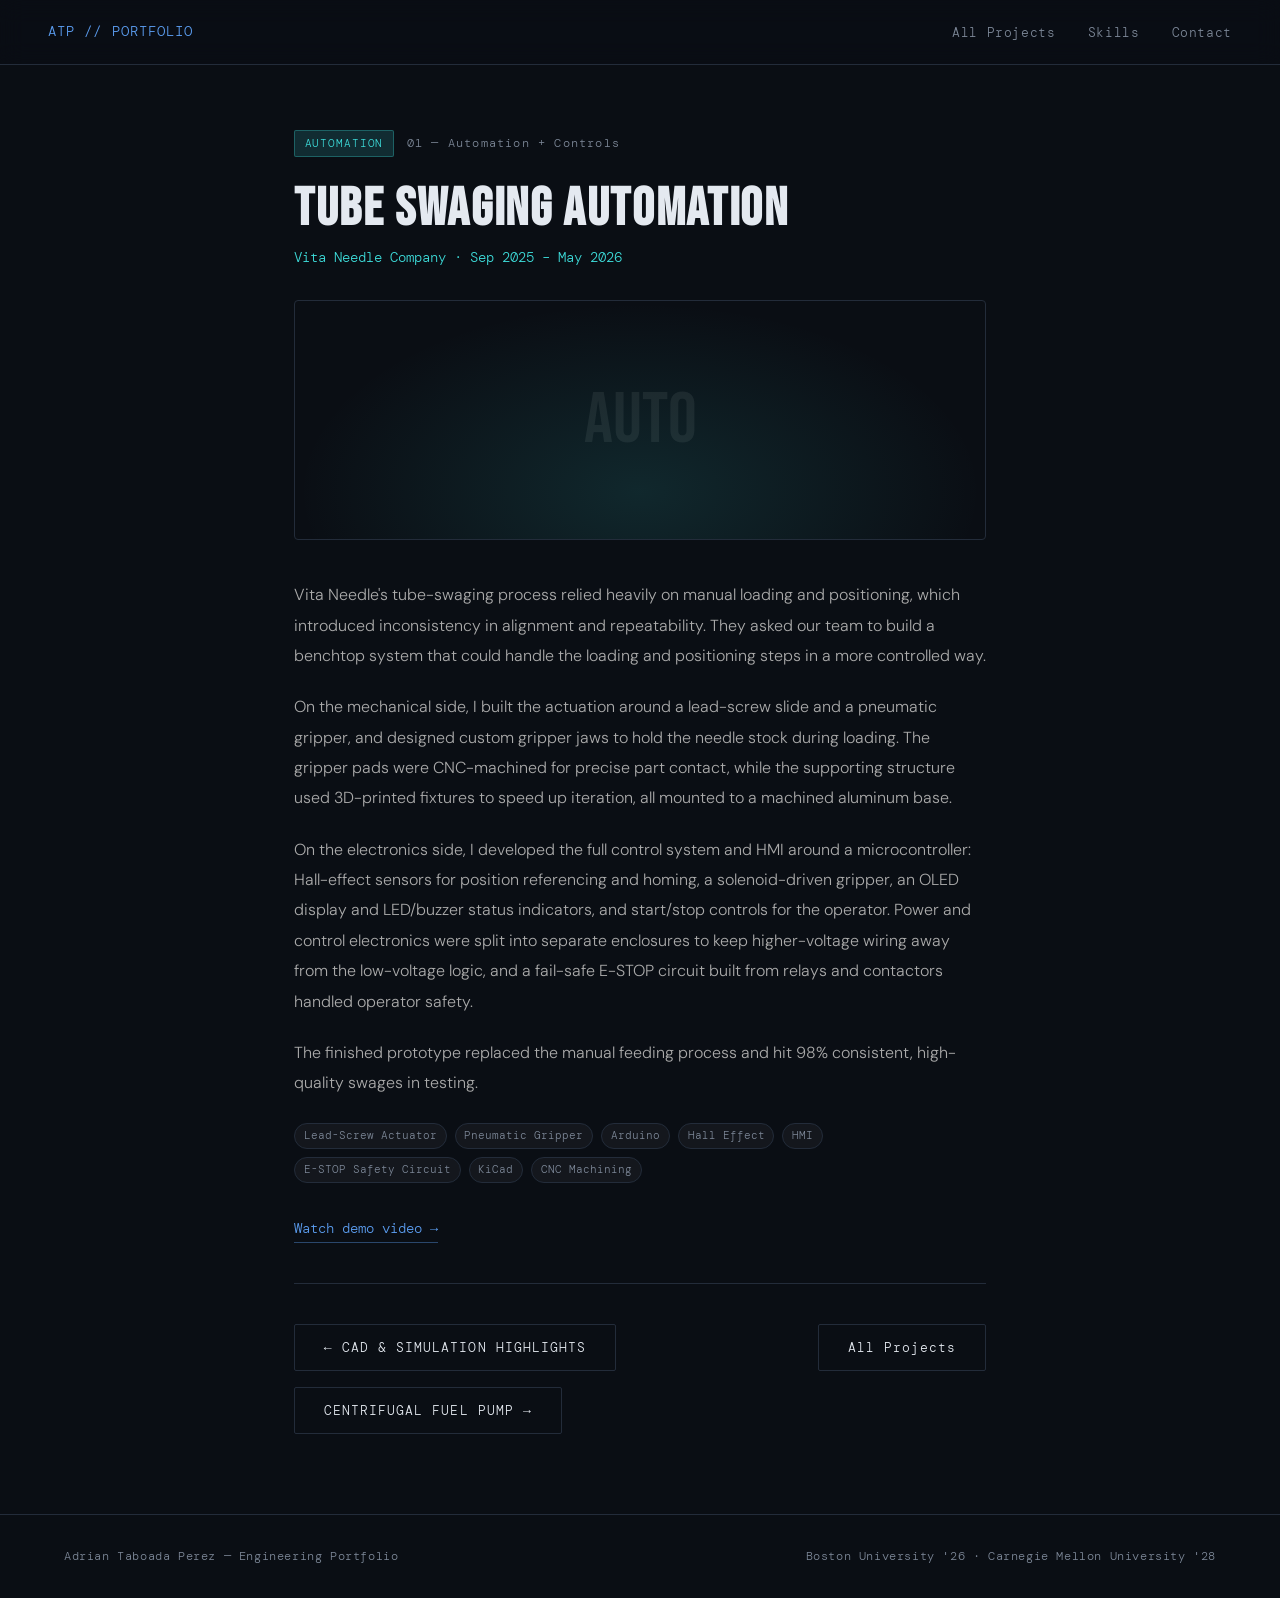
==== project.html @ 26fe1b97 "Add files via upload" ====
<!DOCTYPE html>
<html lang="en">
<head>
  <meta charset="UTF-8" />
  <meta name="viewport" content="width=device-width, initial-scale=1.0"/>
  <title id="pageTitle">Project — Adrian Taboada Perez</title>
  <link href="https://fonts.googleapis.com/css2?family=Bebas+Neue&family=DM+Sans:ital,wght@0,300;0,400;0,500;1,300&family=DM+Mono:wght@400;500&display=swap" rel="stylesheet"/>
  <link rel="stylesheet" href="style.css"/>
</head>
<body>
<!-- NAV -->
<nav>
  <a class="nav-logo" href="index.html">ATP // PORTFOLIO</a>
  <ul class="nav-links">
    <li><a href="index.html#projects">All Projects</a></li>
    <li><a href="index.html#skills">Skills</a></li>
    <li><a href="index.html#contact">Contact</a></li>
  </ul>
</nav>

<main class="project-page" id="pageContent">
  <div class="pp-top">
    <span class="pp-tag" id="ppTag"></span>
    <span class="pp-index" id="ppIndex"></span>
  </div>
  <h1 class="pp-title" id="ppTitle"></h1>
  <div class="pp-org" id="ppOrg"></div>
  <div class="pp-visual" id="ppVisual">
    <div class="project-visual-bg" id="ppVisualBg"></div>
    <span id="ppVisualLabel"></span>
  </div>
  <div class="pp-body" id="ppBody"></div>
  <div class="pp-pills" id="ppPills"></div>
  <div id="ppLinkWrap"></div>
  <div class="pp-nav">
    <a class="btn btn-outline" id="ppPrev">← Previous</a>
    <a class="btn btn-outline" href="index.html#projects">All Projects</a>
    <a class="btn btn-outline" id="ppNext">Next →</a>
  </div>
</main>

<!-- FOOTER -->
<footer>
  <span>Adrian Taboada Perez &mdash; Engineering Portfolio</span>
  <span>Boston University '26 · Carnegie Mellon University '28</span>
</footer>

<script src="projects-data.js"></script>
<script>
  const ids = Object.keys(PROJECTS).map(Number).sort((a,b) => a - b);
  const params = new URLSearchParams(window.location.search);
  let id = parseInt(params.get('id'), 10);
  if (!PROJECTS[id]) id = ids[0];
  const p = PROJECTS[id];

  document.getElementById('pageTitle').textContent = p.title + " — Adrian Taboada Perez";

  const tagEl = document.getElementById('ppTag');
  tagEl.textContent = p.tagLabel;
  tagEl.className = 'pp-tag ' + p.tagClass;

  document.getElementById('ppIndex').textContent = p.num + " — " + p.category;
  document.getElementById('ppTitle').textContent = p.title;
  document.getElementById('ppOrg').textContent = p.org;

  document.getElementById('ppVisualBg').className = 'project-visual-bg ' + p.visualClass;
  document.getElementById('ppVisualLabel').textContent = p.visualLabel;

  document.getElementById('ppBody').innerHTML = p.body.map(par => `<p>${par}</p>`).join('');
  document.getElementById('ppPills').innerHTML = p.pills.map(pl => `<span class="pill">${pl}</span>`).join('');

  document.getElementById('ppLinkWrap').innerHTML = p.link
    ? `<a class="pp-link" href="${p.link.url}" target="_blank" rel="noopener">${p.link.text} →</a>`
    : '';

  const idx = ids.indexOf(id);
  const prevId = ids[(idx - 1 + ids.length) % ids.length];
  const nextId = ids[(idx + 1) % ids.length];
  const prevEl = document.getElementById('ppPrev');
  const nextEl = document.getElementById('ppNext');
  prevEl.href = `project.html?id=${prevId}`;
  nextEl.href = `project.html?id=${nextId}`;
  prevEl.textContent = `← ${PROJECTS[prevId].title}`;
  nextEl.textContent = `${PROJECTS[nextId].title} →`;
</script>
</body>
</html>
---- style.css ----
*, *::before, *::after { box-sizing: border-box; margin: 0; padding: 0; }
:root {
  --bg: #0a0e14;
  --surface: #0f141c;
  --card: #131924;
  --border: #232c3a;
  --accent: #5b9df0;
  --accent2: #3ddbd9;
  --text: #e4e9f0;
  --muted: #7c8797;
  --font-display: 'Bebas Neue', sans-serif;
  --font-body: 'DM Sans', sans-serif;
  --font-mono: 'DM Mono', monospace;
}
html { scroll-behavior: smooth; }
body {
  background: var(--bg);
  color: var(--text);
  font-family: var(--font-body);
  font-weight: 300;
  line-height: 1.6;
  overflow-x: hidden;
}
/* ─── NAV ─────────────────────────────────────────── */
nav {
  position: fixed; top: 0; left: 0; right: 0; z-index: 100;
  display: flex; align-items: center; justify-content: space-between;
  padding: 1.2rem 3rem;
  background: rgba(10,14,20,0.85);
  backdrop-filter: blur(12px);
  border-bottom: 1px solid var(--border);
}
.nav-logo {
  font-family: var(--font-mono);
  font-size: 0.85rem;
  color: var(--accent);
  letter-spacing: 0.08em;
  text-decoration: none;
}
.nav-links { display: flex; gap: 2rem; list-style: none; }
.nav-links a {
  font-family: var(--font-mono);
  font-size: 0.8rem;
  color: var(--muted);
  text-decoration: none;
  letter-spacing: 0.05em;
  transition: color 0.2s;
}
.nav-links a:hover { color: var(--text); }
/* ─── HERO ────────────────────────────────────────── */
.hero {
  min-height: 92vh;
  display: flex;
  align-items: center;
  padding: 110px 4rem 5rem;
  position: relative;
  overflow: hidden;
}
.hero-grid-overlay {
  position: absolute; inset: 0;
  background-image:
    linear-gradient(rgba(91,157,240,0.05) 1px, transparent 1px),
    linear-gradient(90deg, rgba(91,157,240,0.05) 1px, transparent 1px);
  background-size: 60px 60px;
  pointer-events: none;
}
.hero-content {
  max-width: 760px;
  position: relative;
}
.hero-eyebrow {
  font-family: var(--font-mono);
  font-size: 0.78rem;
  color: var(--accent);
  letter-spacing: 0.2em;
  text-transform: uppercase;
  margin-bottom: 1.5rem;
  display: flex;
  align-items: center;
  gap: 0.8rem;
}
.hero-eyebrow::before {
  content: '';
  display: inline-block;
  width: 2rem;
  height: 1px;
  background: var(--accent);
}
.hero-name {
  font-family: var(--font-display);
  font-size: clamp(3.4rem, 7.5vw, 6.4rem);
  line-height: 0.92;
  letter-spacing: 0.02em;
  color: var(--text);
  margin-bottom: 0.5rem;
}
.hero-name .accent { color: var(--accent); }
.hero-title {
  font-family: var(--font-display);
  font-size: clamp(1.1rem, 2.2vw, 1.6rem);
  color: var(--muted);
  letter-spacing: 0.15em;
  margin-bottom: 2.2rem;
}
.hero-bio {
  font-size: 1rem;
  color: #aaa;
  max-width: 620px;
  line-height: 1.85;
  margin-bottom: 2.5rem;
}
.hero-bio strong { color: var(--text); font-weight: 500; }
.hero-cta {
  display: flex;
  gap: 1rem;
  flex-wrap: wrap;
  margin-bottom: 2.8rem;
}
.btn {
  display: inline-flex;
  align-items: center;
  gap: 0.5rem;
  padding: 0.75rem 1.8rem;
  font-family: var(--font-mono);
  font-size: 0.82rem;
  letter-spacing: 0.08em;
  text-decoration: none;
  border-radius: 2px;
  transition: all 0.2s;
  cursor: pointer;
  border: none;
}
.btn-primary {
  background: var(--accent);
  color: #0a0e14;
  font-weight: 500;
}
.btn-primary:hover { background: #82b8f5; transform: translateY(-2px); }
.btn-outline {
  background: transparent;
  color: var(--text);
  border: 1px solid var(--border);
}
.btn-outline:hover { border-color: var(--text); transform: translateY(-2px); }
/* ─── SECTION SHARED ──────────────────────────────── */
section { padding: 6rem 4rem; }
.section-header {
  display: flex;
  align-items: baseline;
  gap: 1.5rem;
  margin-bottom: 3.5rem;
}
.section-number {
  font-family: var(--font-mono);
  font-size: 0.78rem;
  color: var(--accent);
  letter-spacing: 0.15em;
}
.section-title {
  font-family: var(--font-display);
  font-size: clamp(2.5rem, 5vw, 4rem);
  letter-spacing: 0.04em;
  line-height: 1;
}
.section-line {
  flex: 1;
  height: 1px;
  background: var(--border);
  margin-left: 1rem;
}
/* ─── SKILLS ──────────────────────────────────────── */
.skills-section { background: var(--surface); }
.skills-grid {
  display: grid;
  grid-template-columns: repeat(auto-fit, minmax(200px, 1fr));
  gap: 1px;
  background: var(--border);
  border: 1px solid var(--border);
}
.skill-item {
  background: var(--card);
  padding: 1.5rem 1.8rem;
  transition: background 0.2s;
}
.skill-item:hover { background: #1a212c; }
.skill-category {
  font-family: var(--font-mono);
  font-size: 0.7rem;
  color: var(--accent);
  letter-spacing: 0.15em;
  text-transform: uppercase;
  margin-bottom: 0.6rem;
}
.skill-tags { display: flex; flex-wrap: wrap; gap: 0.4rem; }
.skill-tag {
  font-size: 0.82rem;
  color: var(--muted);
  background: rgba(255,255,255,0.04);
  padding: 0.25rem 0.6rem;
  border-radius: 2px;
  border: 1px solid var(--border);
}
/* ─── PROJECTS GRID (uniform cards) ──────────────────── */
.projects-grid {
  display: grid;
  grid-template-columns: repeat(2, 1fr);
  gap: 1.25rem;
}
@media (min-width: 640px) {
  .projects-grid { grid-template-columns: repeat(3, 1fr); }
}
@media (min-width: 1080px) {
  .projects-grid { grid-template-columns: repeat(4, 1fr); }
}
.project-card {
  background: var(--card);
  border: 1px solid var(--border);
  border-radius: 4px;
  overflow: hidden;
  position: relative;
  display: flex;
  flex-direction: column;
  aspect-ratio: 1 / 1.15;
  text-decoration: none;
  color: inherit;
  cursor: pointer;
  transition: transform 0.3s, border-color 0.3s;
  animation: fadeUp 0.5s ease both;
}
.project-card:hover {
  transform: translateY(-4px);
  border-color: #3a4a5c;
}
.project-num {
  position: absolute;
  top: 0.9rem; left: 1rem;
  font-family: var(--font-mono);
  font-size: 0.68rem;
  color: rgba(255,255,255,0.4);
  letter-spacing: 0.1em;
  z-index: 2;
}
.project-tag {
  position: absolute;
  top: 0.9rem; right: 1rem;
  font-family: var(--font-mono);
  font-size: 0.6rem;
  letter-spacing: 0.08em;
  padding: 0.2rem 0.5rem;
  border-radius: 2px;
  text-transform: uppercase;
  z-index: 2;
}
.tag-burpg { background: rgba(91,157,240,0.15); color: var(--accent); border: 1px solid rgba(91,157,240,0.3); }
.tag-industry { background: rgba(61,219,217,0.15); color: var(--accent2); border: 1px solid rgba(61,219,217,0.3); }
.tag-embedded { background: rgba(110,180,230,0.15); color: #8ec4ee; border: 1px solid rgba(110,180,230,0.3); }
.tag-cfd { background: rgba(80,200,225,0.15); color: #6fd0e8; border: 1px solid rgba(80,200,225,0.3); }
.tag-mech { background: rgba(140,130,240,0.15); color: #a9a0f2; border: 1px solid rgba(140,130,240,0.3); }
.tag-dynamics { background: rgba(120,145,255,0.15); color: #9bb0ff; border: 1px solid rgba(120,145,255,0.3); }
.project-visual {
  flex: 0 0 42%;
  display: flex;
  align-items: center;
  justify-content: center;
  font-family: var(--font-display);
  font-size: 2.6rem;
  color: rgba(255,255,255,0.07);
  letter-spacing: 0.1em;
  border-bottom: 1px solid var(--border);
  position: relative;
  overflow: hidden;
}
.project-visual-bg {
  position: absolute; inset: 0;
  opacity: 0.5;
}
.project-body {
  flex: 1;
  padding: 1.1rem 1.2rem 1.2rem;
  display: flex;
  flex-direction: column;
  min-height: 0;
}
.project-title {
  font-family: var(--font-display);
  font-size: 1.15rem;
  letter-spacing: 0.03em;
  line-height: 1.12;
  margin-bottom: 0.3rem;
}
.project-org {
  font-family: var(--font-mono);
  font-size: 0.65rem;
  color: var(--accent2);
  letter-spacing: 0.03em;
  margin-bottom: 0.55rem;
}
.project-teaser {
  font-size: 0.8rem;
  color: #999;
  line-height: 1.5;
  display: -webkit-box;
  -webkit-line-clamp: 3;
  -webkit-box-orient: vertical;
  overflow: hidden;
  margin-bottom: auto;
}
.project-hint {
  display: inline-flex;
  align-items: center;
  gap: 0.35rem;
  margin-top: 0.8rem;
  font-family: var(--font-mono);
  font-size: 0.68rem;
  color: var(--accent);
  letter-spacing: 0.04em;
  transition: gap 0.2s;
}
.project-card:hover .project-hint { gap: 0.6rem; }
.pill {
  font-family: var(--font-mono);
  font-size: 0.7rem;
  color: var(--muted);
  background: rgba(255,255,255,0.04);
  border: 1px solid var(--border);
  padding: 0.2rem 0.55rem;
  border-radius: 20px;
}
/* visual gradients per project */
.v-swage { background: radial-gradient(ellipse at 50% 80%, rgba(61,219,217,0.25) 0%, transparent 70%); }
.v-rocket { background: radial-gradient(ellipse at 50% 80%, rgba(91,157,240,0.28) 0%, transparent 70%); }
.v-nozzle { background: radial-gradient(ellipse at 50% 80%, rgba(120,145,255,0.3) 0%, transparent 70%); }
.v-blood { background: radial-gradient(ellipse at 50% 80%, rgba(140,130,240,0.25) 0%, transparent 70%); }
.v-draw { background: radial-gradient(ellipse at 50% 80%, rgba(80,200,225,0.25) 0%, transparent 70%); }
.v-calib { background: radial-gradient(ellipse at 50% 80%, rgba(150,170,255,0.25) 0%, transparent 70%); }
.v-cad { background: radial-gradient(ellipse at 50% 80%, rgba(50,200,240,0.25) 0%, transparent 70%); }
/* ─── PROJECT DETAIL PAGE ─────────────────────────────── */
.project-page {
  padding: 130px 4rem 5rem;
  max-width: 820px;
  margin: 0 auto;
}
.pp-top {
  display: flex;
  align-items: center;
  gap: 0.8rem;
  margin-bottom: 1.4rem;
}
.pp-tag {
  font-family: var(--font-mono);
  font-size: 0.68rem;
  letter-spacing: 0.08em;
  padding: 0.25rem 0.6rem;
  border-radius: 2px;
  text-transform: uppercase;
}
.pp-index {
  font-family: var(--font-mono);
  font-size: 0.75rem;
  color: var(--muted);
  letter-spacing: 0.1em;
}
.pp-title {
  font-family: var(--font-display);
  font-size: clamp(2.2rem, 5vw, 3.4rem);
  letter-spacing: 0.03em;
  line-height: 1.05;
  margin-bottom: 0.6rem;
}
.pp-org {
  font-family: var(--font-mono);
  font-size: 0.85rem;
  color: var(--accent2);
  margin-bottom: 2rem;
}
.pp-visual {
  height: 240px;
  border-radius: 4px;
  overflow: hidden;
  position: relative;
  border: 1px solid var(--border);
  display: flex;
  align-items: center;
  justify-content: center;
  font-family: var(--font-display);
  font-size: 4.5rem;
  color: rgba(255,255,255,0.07);
  margin-bottom: 2.5rem;
}
.pp-body p {
  font-size: 1rem;
  color: #aaa;
  line-height: 1.9;
  margin-bottom: 1.3rem;
}
.pp-pills {
  display: flex;
  flex-wrap: wrap;
  gap: 0.5rem;
  margin: 1.5rem 0 2rem;
}
.pp-link {
  display: inline-flex;
  align-items: center;
  gap: 0.5rem;
  font-family: var(--font-mono);
  font-size: 0.85rem;
  color: var(--accent);
  text-decoration: none;
  border-bottom: 1px solid rgba(91,157,240,0.4);
  padding-bottom: 2px;
  margin-bottom: 2.5rem;
}
.pp-link:hover { border-color: var(--accent); }
.pp-nav {
  display: flex;
  justify-content: space-between;
  align-items: center;
  gap: 1rem;
  flex-wrap: wrap;
  padding-top: 2.5rem;
  border-top: 1px solid var(--border);
}
/* ─── CONTACT ─────────────────────────────────────── */
.contact-section {
  text-align: center;
  padding: 6rem 4rem 5rem;
  position: relative;
  overflow: hidden;
}
.contact-section::before {
  content: 'CONNECT';
  position: absolute;
  top: 50%; left: 50%;
  transform: translate(-50%, -50%);
  font-family: var(--font-display);
  font-size: 20vw;
  color: rgba(255,255,255,0.02);
  pointer-events: none;
  white-space: nowrap;
}
.contact-eyebrow {
  font-family: var(--font-mono);
  font-size: 0.78rem;
  color: var(--accent);
  letter-spacing: 0.2em;
  text-transform: uppercase;
  margin-bottom: 1rem;
}
.contact-heading {
  font-family: var(--font-display);
  font-size: clamp(2.5rem, 6vw, 5rem);
  margin-bottom: 1.5rem;
  letter-spacing: 0.04em;
}
.contact-sub {
  color: var(--muted);
  max-width: 400px;
  margin: 0 auto 2.5rem;
  font-size: 0.95rem;
}
.contact-links {
  display: flex;
  justify-content: center;
  gap: 1.2rem;
  flex-wrap: wrap;
}
/* ─── FOOTER ──────────────────────────────────────── */
footer {
  padding: 2rem 4rem;
  border-top: 1px solid var(--border);
  display: flex;
  justify-content: space-between;
  align-items: center;
}
footer span {
  font-family: var(--font-mono);
  font-size: 0.75rem;
  color: var(--muted);
  letter-spacing: 0.05em;
}
/* ─── ANIMATIONS ──────────────────────────────────── */
@keyframes fadeUp {
  from { opacity: 0; transform: translateY(20px); }
  to   { opacity: 1; transform: translateY(0); }
}
.hero-content > * {
  animation: fadeUp 0.7s ease both;
}
.hero-content > *:nth-child(1) { animation-delay: 0.1s; }
.hero-content > *:nth-child(2) { animation-delay: 0.2s; }
.hero-content > *:nth-child(3) { animation-delay: 0.3s; }
.hero-content > *:nth-child(4) { animation-delay: 0.4s; }
.hero-content > *:nth-child(5) { animation-delay: 0.5s; }
.hero-content > *:nth-child(6) { animation-delay: 0.6s; }
/* ─── RESPONSIVE ──────────────────────────────────── */
@media (max-width: 900px) {
  nav { padding: 1rem 1.5rem; }
  .nav-links { display: none; }
  .hero { padding: 100px 1.5rem 3rem; }
  section { padding: 4rem 1.5rem; }
  .project-page { padding: 100px 1.5rem 3rem; }
  footer { flex-direction: column; gap: 0.5rem; text-align: center; }
}
@media (max-width: 480px) {
  .projects-grid { grid-template-columns: 1fr; }
  .project-card { aspect-ratio: auto; }
}
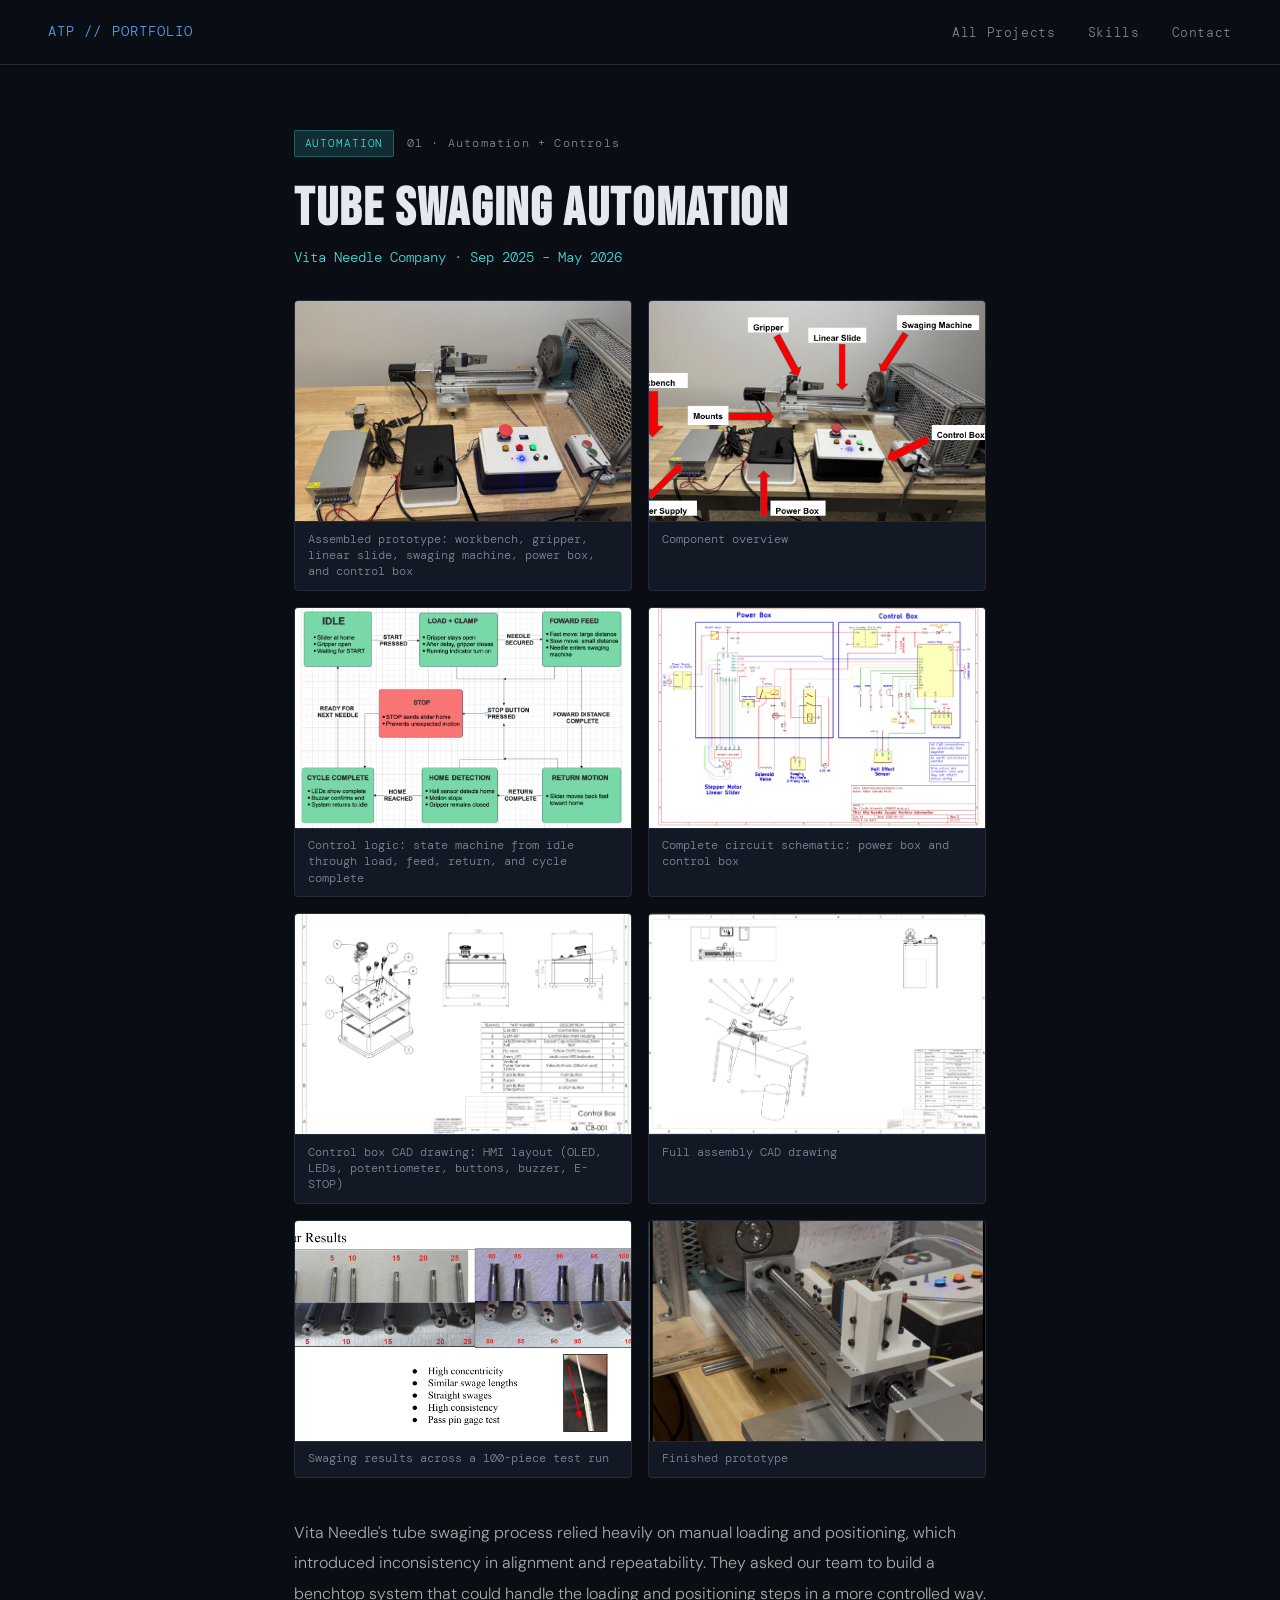
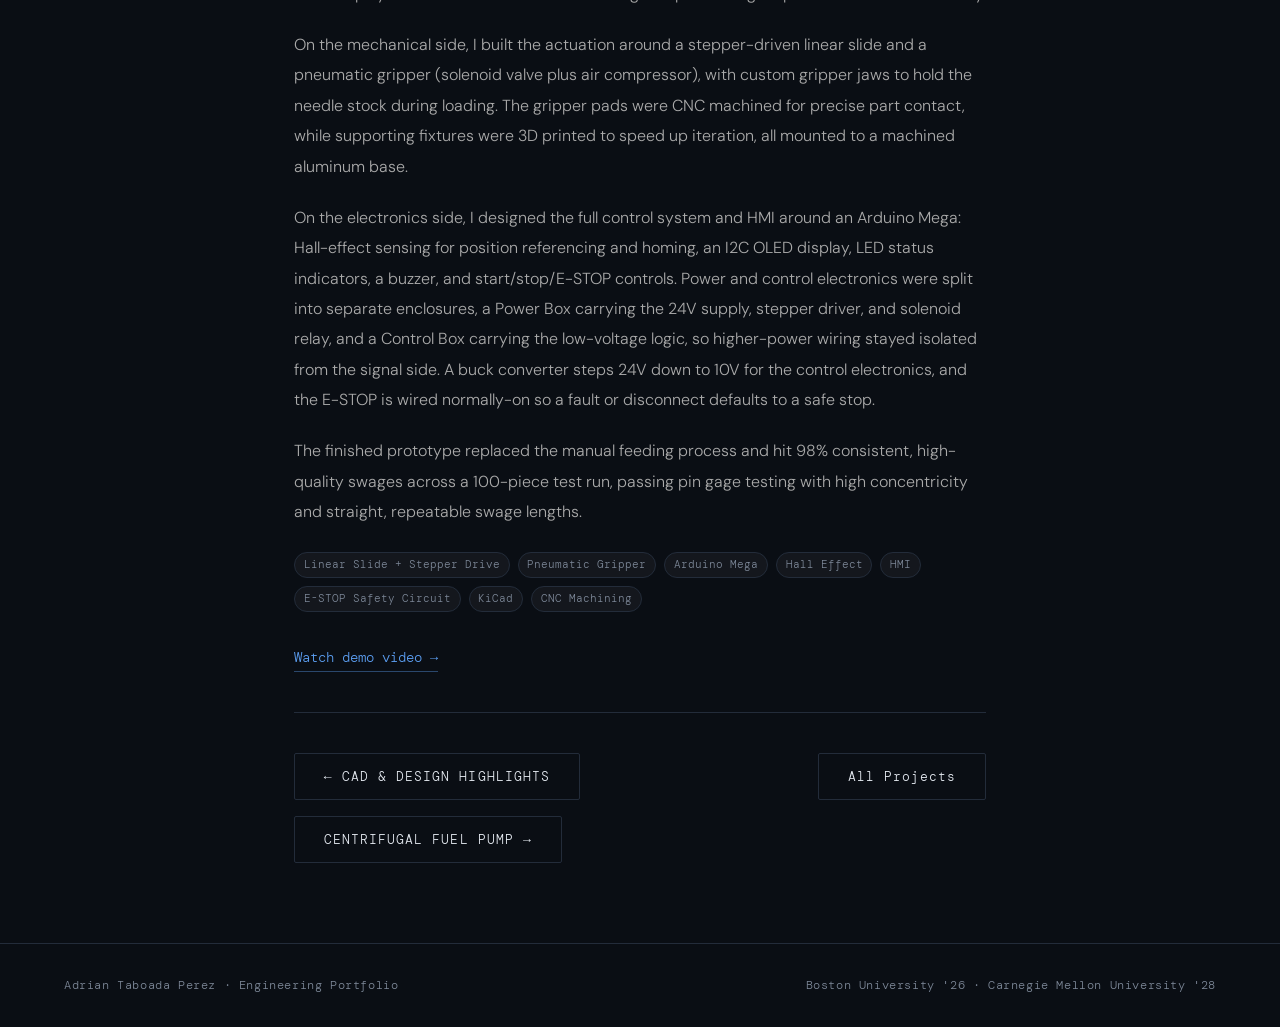
==== commit 54da2c4e: "Add files via upload" ====
--- a/project.html
+++ b/project.html
@@ -3,7 +3,7 @@
 <head>
   <meta charset="UTF-8" />
   <meta name="viewport" content="width=device-width, initial-scale=1.0"/>
-  <title id="pageTitle">Project — Adrian Taboada Perez</title>
+  <title id="pageTitle">Project · Adrian Taboada Perez</title>
   <link href="https://fonts.googleapis.com/css2?family=Bebas+Neue&family=DM+Sans:ital,wght@0,300;0,400;0,500;1,300&family=DM+Mono:wght@400;500&display=swap" rel="stylesheet"/>
   <link rel="stylesheet" href="style.css"/>
 </head>
@@ -25,10 +25,7 @@
   </div>
   <h1 class="pp-title" id="ppTitle"></h1>
   <div class="pp-org" id="ppOrg"></div>
-  <div class="pp-visual" id="ppVisual">
-    <div class="project-visual-bg" id="ppVisualBg"></div>
-    <span id="ppVisualLabel"></span>
-  </div>
+  <div class="pp-gallery" id="ppGallery"></div>
   <div class="pp-body" id="ppBody"></div>
   <div class="pp-pills" id="ppPills"></div>
   <div id="ppLinkWrap"></div>
@@ -41,7 +38,7 @@
 
 <!-- FOOTER -->
 <footer>
-  <span>Adrian Taboada Perez &mdash; Engineering Portfolio</span>
+  <span>Adrian Taboada Perez · Engineering Portfolio</span>
   <span>Boston University '26 · Carnegie Mellon University '28</span>
 </footer>
 
@@ -53,18 +50,19 @@
   if (!PROJECTS[id]) id = ids[0];
   const p = PROJECTS[id];
 
-  document.getElementById('pageTitle').textContent = p.title + " — Adrian Taboada Perez";
+  document.getElementById('pageTitle').textContent = p.title + " · Adrian Taboada Perez";
 
   const tagEl = document.getElementById('ppTag');
   tagEl.textContent = p.tagLabel;
   tagEl.className = 'pp-tag ' + p.tagClass;
 
-  document.getElementById('ppIndex').textContent = p.num + " — " + p.category;
+  document.getElementById('ppIndex').textContent = p.num + " · " + p.category;
   document.getElementById('ppTitle').textContent = p.title;
   document.getElementById('ppOrg').textContent = p.org;
 
-  document.getElementById('ppVisualBg').className = 'project-visual-bg ' + p.visualClass;
-  document.getElementById('ppVisualLabel').textContent = p.visualLabel;
+  document.getElementById('ppGallery').innerHTML = (p.images || []).map(img =>
+    `<figure><a href="${img.src}" target="_blank" rel="noopener"><img src="${img.src}" alt="${img.caption}" loading="lazy"></a><figcaption class="pp-caption">${img.caption}</figcaption></figure>`
+  ).join('');
 
   document.getElementById('ppBody').innerHTML = p.body.map(par => `<p>${par}</p>`).join('');
   document.getElementById('ppPills').innerHTML = p.pills.map(pl => `<span class="pill">${pl}</span>`).join('');
--- a/style.css
+++ b/style.css
@@ -203,14 +203,14 @@
 /* ─── PROJECTS GRID (uniform cards) ──────────────────── */
 .projects-grid {
   display: grid;
-  grid-template-columns: repeat(2, 1fr);
-  gap: 1.25rem;
-}
-@media (min-width: 640px) {
+  grid-template-columns: repeat(1, 1fr);
+  gap: 1.75rem;
+}
+@media (min-width: 700px) {
+  .projects-grid { grid-template-columns: repeat(2, 1fr); }
+}
+@media (min-width: 1000px) {
   .projects-grid { grid-template-columns: repeat(3, 1fr); }
-}
-@media (min-width: 1080px) {
-  .projects-grid { grid-template-columns: repeat(4, 1fr); }
 }
 .project-card {
   background: var(--card);
@@ -220,7 +220,7 @@
   position: relative;
   display: flex;
   flex-direction: column;
-  aspect-ratio: 1 / 1.15;
+  aspect-ratio: 1 / 1.05;
   text-decoration: none;
   color: inherit;
   cursor: pointer;
@@ -233,20 +233,20 @@
 }
 .project-num {
   position: absolute;
-  top: 0.9rem; left: 1rem;
-  font-family: var(--font-mono);
-  font-size: 0.68rem;
+  top: 1rem; left: 1.1rem;
+  font-family: var(--font-mono);
+  font-size: 0.75rem;
   color: rgba(255,255,255,0.4);
   letter-spacing: 0.1em;
   z-index: 2;
 }
 .project-tag {
   position: absolute;
-  top: 0.9rem; right: 1rem;
-  font-family: var(--font-mono);
-  font-size: 0.6rem;
+  top: 1rem; right: 1.1rem;
+  font-family: var(--font-mono);
+  font-size: 0.65rem;
   letter-spacing: 0.08em;
-  padding: 0.2rem 0.5rem;
+  padding: 0.25rem 0.6rem;
   border-radius: 2px;
   text-transform: uppercase;
   z-index: 2;
@@ -257,50 +257,50 @@
 .tag-cfd { background: rgba(80,200,225,0.15); color: #6fd0e8; border: 1px solid rgba(80,200,225,0.3); }
 .tag-mech { background: rgba(140,130,240,0.15); color: #a9a0f2; border: 1px solid rgba(140,130,240,0.3); }
 .tag-dynamics { background: rgba(120,145,255,0.15); color: #9bb0ff; border: 1px solid rgba(120,145,255,0.3); }
+.tag-audio { background: rgba(224,140,180,0.15); color: #e896be; border: 1px solid rgba(224,140,180,0.3); }
+.tag-cad { background: rgba(150,175,200,0.15); color: #a9c4de; border: 1px solid rgba(150,175,200,0.3); }
 .project-visual {
-  flex: 0 0 42%;
-  display: flex;
-  align-items: center;
-  justify-content: center;
-  font-family: var(--font-display);
-  font-size: 2.6rem;
-  color: rgba(255,255,255,0.07);
-  letter-spacing: 0.1em;
-  border-bottom: 1px solid var(--border);
+  flex: 0 0 40%;
   position: relative;
   overflow: hidden;
-}
-.project-visual-bg {
-  position: absolute; inset: 0;
-  opacity: 0.5;
-}
+  border-bottom: 1px solid var(--border);
+  background: #0d1219;
+}
+.project-visual-img {
+  width: 100%;
+  height: 100%;
+  object-fit: cover;
+  display: block;
+  transition: transform 0.4s ease;
+}
+.project-card:hover .project-visual-img { transform: scale(1.05); }
 .project-body {
   flex: 1;
-  padding: 1.1rem 1.2rem 1.2rem;
+  padding: 1.5rem 1.6rem 1.6rem;
   display: flex;
   flex-direction: column;
   min-height: 0;
 }
 .project-title {
   font-family: var(--font-display);
-  font-size: 1.15rem;
+  font-size: 1.4rem;
   letter-spacing: 0.03em;
   line-height: 1.12;
-  margin-bottom: 0.3rem;
+  margin-bottom: 0.4rem;
 }
 .project-org {
   font-family: var(--font-mono);
-  font-size: 0.65rem;
+  font-size: 0.72rem;
   color: var(--accent2);
   letter-spacing: 0.03em;
-  margin-bottom: 0.55rem;
+  margin-bottom: 0.7rem;
 }
 .project-teaser {
-  font-size: 0.8rem;
+  font-size: 0.9rem;
   color: #999;
-  line-height: 1.5;
+  line-height: 1.55;
   display: -webkit-box;
-  -webkit-line-clamp: 3;
+  -webkit-line-clamp: 4;
   -webkit-box-orient: vertical;
   overflow: hidden;
   margin-bottom: auto;
@@ -309,9 +309,9 @@
   display: inline-flex;
   align-items: center;
   gap: 0.35rem;
-  margin-top: 0.8rem;
-  font-family: var(--font-mono);
-  font-size: 0.68rem;
+  margin-top: 1rem;
+  font-family: var(--font-mono);
+  font-size: 0.75rem;
   color: var(--accent);
   letter-spacing: 0.04em;
   transition: gap 0.2s;
@@ -326,14 +326,6 @@
   padding: 0.2rem 0.55rem;
   border-radius: 20px;
 }
-/* visual gradients per project */
-.v-swage { background: radial-gradient(ellipse at 50% 80%, rgba(61,219,217,0.25) 0%, transparent 70%); }
-.v-rocket { background: radial-gradient(ellipse at 50% 80%, rgba(91,157,240,0.28) 0%, transparent 70%); }
-.v-nozzle { background: radial-gradient(ellipse at 50% 80%, rgba(120,145,255,0.3) 0%, transparent 70%); }
-.v-blood { background: radial-gradient(ellipse at 50% 80%, rgba(140,130,240,0.25) 0%, transparent 70%); }
-.v-draw { background: radial-gradient(ellipse at 50% 80%, rgba(80,200,225,0.25) 0%, transparent 70%); }
-.v-calib { background: radial-gradient(ellipse at 50% 80%, rgba(150,170,255,0.25) 0%, transparent 70%); }
-.v-cad { background: radial-gradient(ellipse at 50% 80%, rgba(50,200,240,0.25) 0%, transparent 70%); }
 /* ─── PROJECT DETAIL PAGE ─────────────────────────────── */
 .project-page {
   padding: 130px 4rem 5rem;
@@ -373,19 +365,35 @@
   color: var(--accent2);
   margin-bottom: 2rem;
 }
-.pp-visual {
-  height: 240px;
+.pp-gallery {
+  display: grid;
+  grid-template-columns: repeat(auto-fit, minmax(260px, 1fr));
+  gap: 1rem;
+  margin-bottom: 2.5rem;
+}
+.pp-gallery figure {
+  background: var(--card);
+  border: 1px solid var(--border);
   border-radius: 4px;
   overflow: hidden;
-  position: relative;
-  border: 1px solid var(--border);
-  display: flex;
-  align-items: center;
-  justify-content: center;
-  font-family: var(--font-display);
-  font-size: 4.5rem;
-  color: rgba(255,255,255,0.07);
-  margin-bottom: 2.5rem;
+}
+.pp-gallery a { display: block; }
+.pp-gallery img {
+  width: 100%;
+  height: 220px;
+  object-fit: cover;
+  display: block;
+  transition: transform 0.35s ease;
+  background: #0d1219;
+}
+.pp-gallery a:hover img { transform: scale(1.04); }
+.pp-caption {
+  font-family: var(--font-mono);
+  font-size: 0.72rem;
+  color: var(--muted);
+  padding: 0.6rem 0.8rem;
+  border-top: 1px solid var(--border);
+  line-height: 1.4;
 }
 .pp-body p {
   font-size: 1rem;
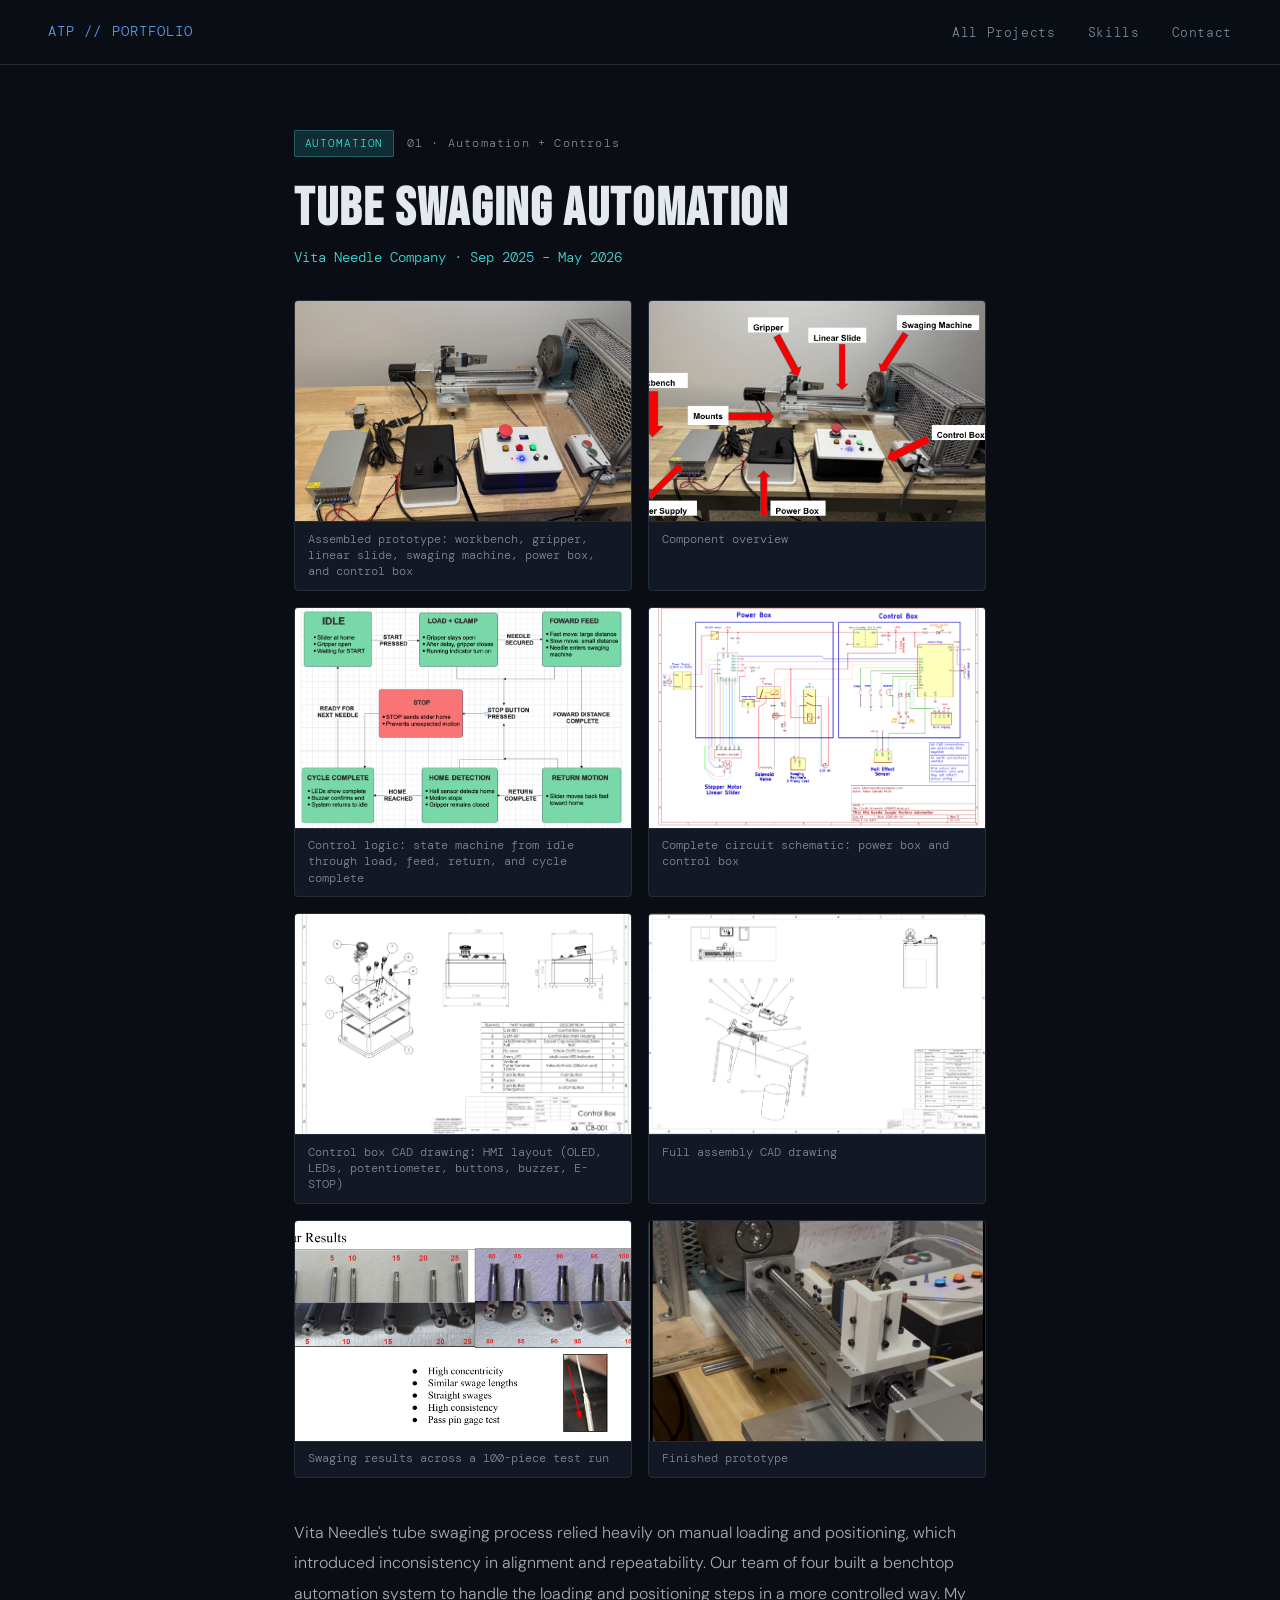
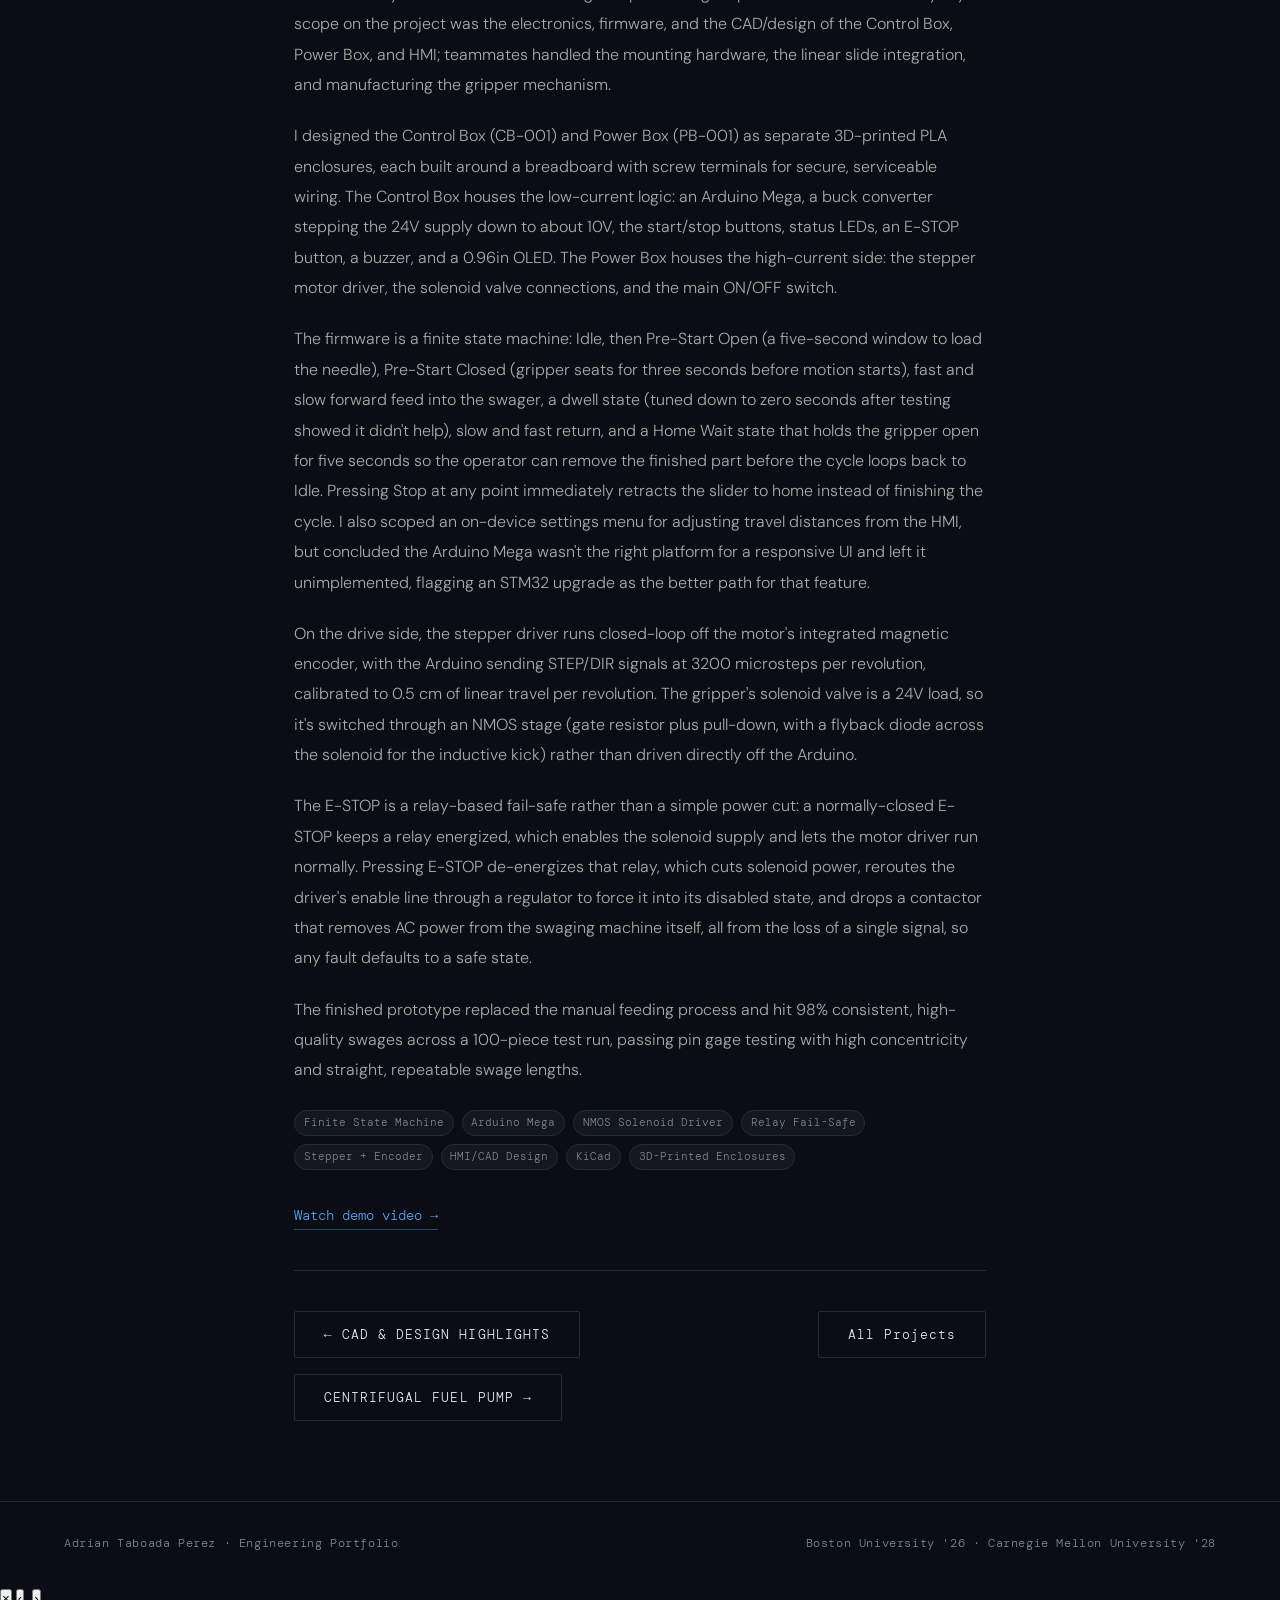
==== commit ea912fb2: "Update project.html" ====
--- a/project.html
+++ b/project.html
@@ -42,6 +42,16 @@
   <span>Boston University '26 · Carnegie Mellon University '28</span>
 </footer>
 
+<!-- LIGHTBOX -->
+<div class="lightbox" id="lightbox">
+  <span class="lightbox-counter" id="lightboxCounter"></span>
+  <button class="lightbox-close" id="lightboxClose" aria-label="Close">&times;</button>
+  <button class="lightbox-prev" id="lightboxPrev" aria-label="Previous image">&#8249;</button>
+  <img class="lightbox-img" id="lightboxImg" src="" alt="">
+  <button class="lightbox-next" id="lightboxNext" aria-label="Next image">&#8250;</button>
+  <div class="lightbox-caption" id="lightboxCaption"></div>
+</div>
+
 <script src="projects-data.js"></script>
 <script>
   const ids = Object.keys(PROJECTS).map(Number).sort((a,b) => a - b);
@@ -60,8 +70,9 @@
   document.getElementById('ppTitle').textContent = p.title;
   document.getElementById('ppOrg').textContent = p.org;
 
-  document.getElementById('ppGallery').innerHTML = (p.images || []).map(img =>
-    `<figure><a href="${img.src}" target="_blank" rel="noopener"><img src="${img.src}" alt="${img.caption}" loading="lazy"></a><figcaption class="pp-caption">${img.caption}</figcaption></figure>`
+  const galleryImages = p.images || [];
+  document.getElementById('ppGallery').innerHTML = galleryImages.map((img, i) =>
+    `<figure><div class="pp-img-wrap" data-index="${i}"><img src="${img.src}" alt="${img.caption}" loading="lazy"></div><figcaption class="pp-caption">${img.caption}</figcaption></figure>`
   ).join('');
 
   document.getElementById('ppBody').innerHTML = p.body.map(par => `<p>${par}</p>`).join('');
@@ -80,6 +91,47 @@
   nextEl.href = `project.html?id=${nextId}`;
   prevEl.textContent = `← ${PROJECTS[prevId].title}`;
   nextEl.textContent = `${PROJECTS[nextId].title} →`;
+
+  // ── Lightbox ──
+  const lightbox = document.getElementById('lightbox');
+  const lightboxImg = document.getElementById('lightboxImg');
+  const lightboxCaption = document.getElementById('lightboxCaption');
+  const lightboxCounter = document.getElementById('lightboxCounter');
+  let lbIndex = 0;
+
+  function updateLightbox() {
+    const img = galleryImages[lbIndex];
+    lightboxImg.src = img.src;
+    lightboxImg.alt = img.caption;
+    lightboxCaption.textContent = img.caption;
+    lightboxCounter.textContent = `${lbIndex + 1} / ${galleryImages.length}`;
+  }
+  function openLightbox(i) {
+    lbIndex = i;
+    updateLightbox();
+    lightbox.classList.add('active');
+    document.body.style.overflow = 'hidden';
+  }
+  function closeLightbox() {
+    lightbox.classList.remove('active');
+    document.body.style.overflow = '';
+  }
+  function showPrev() { lbIndex = (lbIndex - 1 + galleryImages.length) % galleryImages.length; updateLightbox(); }
+  function showNext() { lbIndex = (lbIndex + 1) % galleryImages.length; updateLightbox(); }
+
+  document.querySelectorAll('.pp-img-wrap').forEach(el => {
+    el.addEventListener('click', () => openLightbox(parseInt(el.dataset.index, 10)));
+  });
+  document.getElementById('lightboxClose').addEventListener('click', closeLightbox);
+  document.getElementById('lightboxPrev').addEventListener('click', showPrev);
+  document.getElementById('lightboxNext').addEventListener('click', showNext);
+  lightbox.addEventListener('click', (e) => { if (e.target === lightbox) closeLightbox(); });
+  document.addEventListener('keydown', (e) => {
+    if (!lightbox.classList.contains('active')) return;
+    if (e.key === 'Escape') closeLightbox();
+    if (e.key === 'ArrowLeft') showPrev();
+    if (e.key === 'ArrowRight') showNext();
+  });
 </script>
 </body>
 </html>
